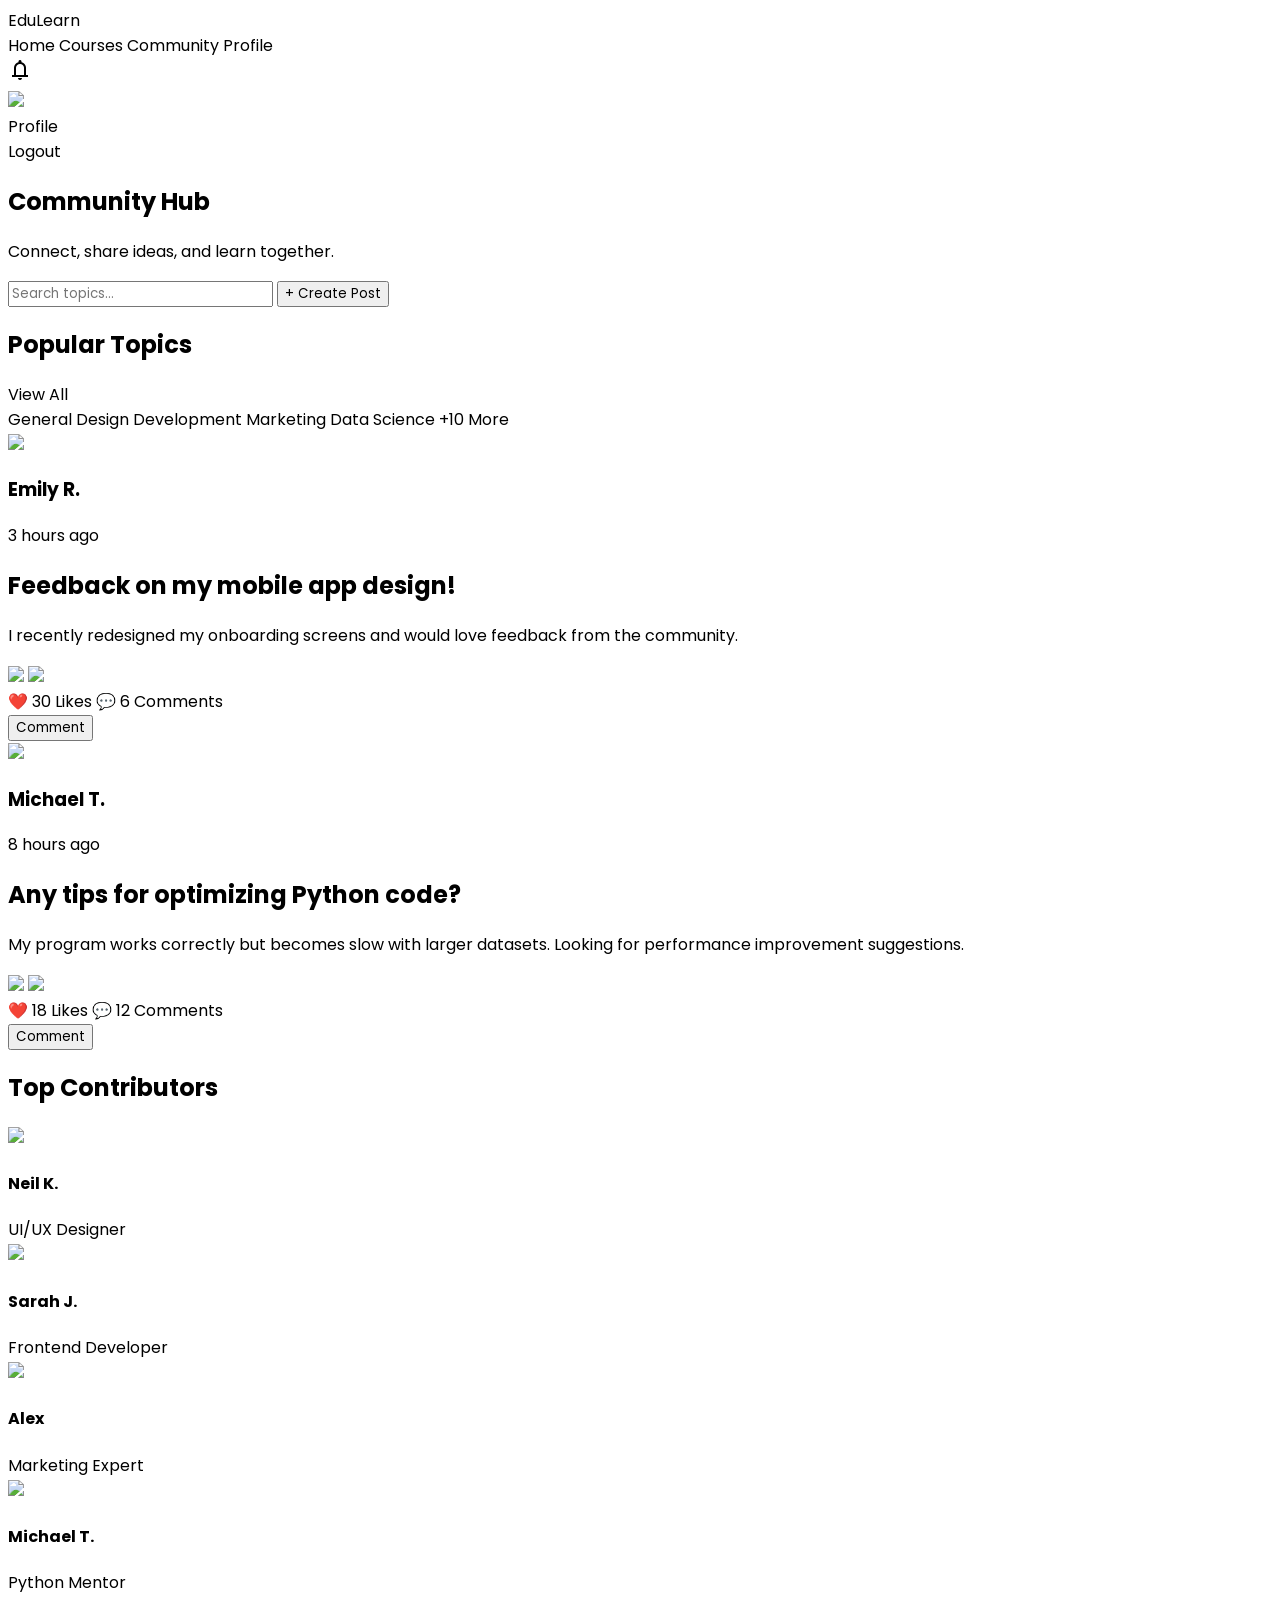
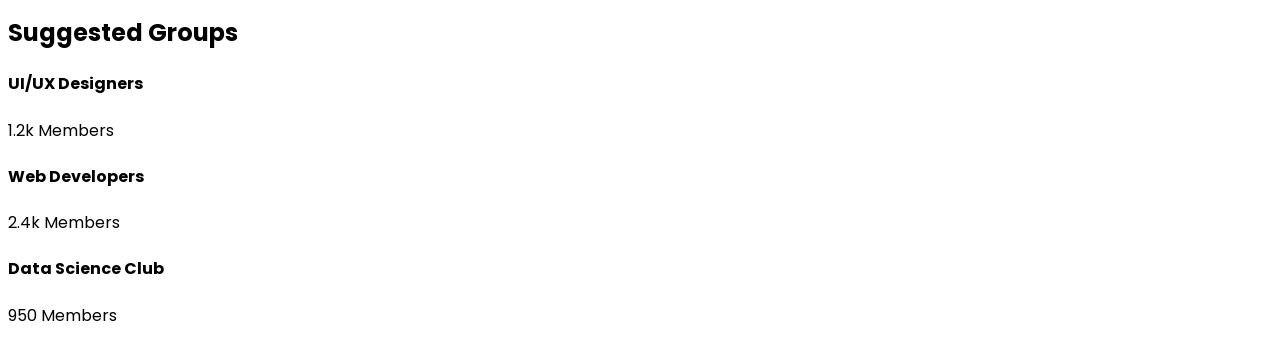
==== Frontend/community.html @ 4c841eab "second commit" ====
<!DOCTYPE html>
<html lang="en">
<head>
  <meta charset="UTF-8" />
  <meta name="viewport" content="width=device-width, initial-scale=1.0"/>
  <title>Community</title>

  <!-- Tailwind CSS -->
  <script src="https://cdn.tailwindcss.com"></script>

  <!-- Google Icons -->
  <link href="https://fonts.googleapis.com/css2?family=Material+Symbols+Outlined" rel="stylesheet" />

  <!-- Google Font -->
  <link href="https://fonts.googleapis.com/css2?family=Poppins:wght@300;400;500;600;700&display=swap" rel="stylesheet">

  <style>

    *{
      font-family:'Poppins',sans-serif;
    }

    .post-card{
      transition:0.3s ease;
    }

    .post-card:hover{
      transform:translateY(-5px);
      box-shadow:0 12px 25px rgba(0,0,0,0.08);
    }

    .topic{
      transition:0.3s;
      cursor:pointer;
    }

    .topic:hover{
      transform:translateY(-2px);
    }

    .nav-link{
      transition:0.3s;
    }

    .nav-link:hover{
      color:#2563eb;
    }

    .sidebar-card{
      transition:0.3s;
    }

    .sidebar-card:hover{
      transform:translateY(-4px);
      box-shadow:0 10px 20px rgba(0,0,0,0.07);
    }

  </style>

</head>

<body class="bg-gray-100">

  <!-- ================= MAIN CONTAINER ================= -->

  <div class="w-[90%] max-w-[1300px] mx-auto py-6">

    <!-- ================= NAVBAR ================= -->

    <div class="bg-white shadow-md rounded-2xl px-6 py-4 flex justify-between items-center mb-8">

      <!-- LEFT -->

      <div class="flex items-center gap-10">

        <!-- LOGO -->

        <div
          class="text-2xl font-semibold text-blue-500 cursor-pointer"
          onclick="window.location.href='dashboard.html'">

          EduLearn

        </div>

        <!-- MENU -->

        <div class="hidden md:flex gap-8 text-gray-600 font-medium">

          <span
            class="cursor-pointer nav-link"
            onclick="window.location.href='dashboard.html'">

            Home

          </span>

          <span
            class="cursor-pointer nav-link"
            onclick="window.location.href='courses.html'">

            Courses

          </span>

          <span class="cursor-pointer text-blue-500">
            Community
          </span>

          <span
            class="cursor-pointer nav-link"
            onclick="window.location.href='profile.html'">

            Profile

          </span>

        </div>

      </div>

      <!-- RIGHT -->

      <div class="flex items-center gap-5">

        <span class="material-symbols-outlined cursor-pointer text-gray-600 hover:text-blue-500">
          notifications
        </span>

        <!-- PROFILE -->

        <div class="relative">

          <div
            onclick="toggleDropdown()"
            class="w-10 h-10 rounded-full bg-gray-300 cursor-pointer overflow-hidden">

            <img
              src="https://images.unsplash.com/photo-1500648767791-00dcc994a43e?q=80&w=400"
              class="w-full h-full object-cover"
            >

          </div>

          <!-- DROPDOWN -->

          <div
            id="dropdown"
            class="hidden absolute right-0 mt-3 bg-white shadow-lg rounded-xl w-36 overflow-hidden z-50">

            <div
              onclick="window.location.href='profile.html'"
              class="p-3 hover:bg-gray-100 cursor-pointer">

              Profile

            </div>

            <div
              onclick="logout()"
              class="p-3 hover:bg-gray-100 cursor-pointer">

              Logout

            </div>

          </div>

        </div>

      </div>

    </div>

    <!-- ================= HERO SECTION ================= -->

    <section class="bg-gradient-to-r from-blue-500 to-blue-300 text-white p-8 rounded-3xl mb-8">

      <div class="flex flex-col lg:flex-row lg:items-center lg:justify-between gap-6">

        <div>

          <h1 class="text-4xl font-bold mb-3">
            Community Hub
          </h1>

          <p class="text-blue-100 text-lg">
            Connect, share ideas, and learn together.
          </p>

        </div>

        <!-- SEARCH + BUTTON -->

        <div class="flex flex-col sm:flex-row gap-4 w-full lg:w-auto">

          <input
            type="text"
            placeholder="Search topics..."
            class="px-5 py-3 rounded-2xl text-black outline-none w-full sm:w-[320px]"
          >

          <button class="bg-blue-700 hover:bg-blue-800 transition px-6 py-3 rounded-2xl font-medium whitespace-nowrap">
            + Create Post
          </button>

        </div>

      </div>

    </section>

    <!-- ================= TOPICS ================= -->

    <section class="mb-8">

      <div class="flex items-center justify-between mb-5">

        <h2 class="text-2xl font-semibold text-gray-800">
          Popular Topics
        </h2>

        <span class="text-blue-500 cursor-pointer font-medium">
          View All
        </span>

      </div>

      <div class="flex flex-wrap gap-4">

        <span class="px-5 py-2 rounded-xl bg-blue-100 text-blue-600 topic">
          General
        </span>

        <span class="px-5 py-2 rounded-xl bg-indigo-100 text-indigo-600 topic">
          Design
        </span>

        <span class="px-5 py-2 rounded-xl bg-gray-200 text-gray-700 topic">
          Development
        </span>

        <span class="px-5 py-2 rounded-xl bg-gray-200 text-gray-700 topic">
          Marketing
        </span>

        <span class="px-5 py-2 rounded-xl bg-gray-200 text-gray-700 topic">
          Data Science
        </span>

        <span class="px-5 py-2 rounded-xl bg-gray-200 text-gray-700 topic">
          +10 More
        </span>

      </div>

    </section>

    <!-- ================= MAIN GRID ================= -->

    <div class="grid grid-cols-1 lg:grid-cols-12 gap-8">

      <!-- ================= POSTS ================= -->

      <div class="lg:col-span-8 space-y-8">

        <!-- POST 1 -->

        <div class="bg-white rounded-3xl p-6 shadow-sm post-card">

          <!-- USER -->

          <div class="flex items-center gap-4 mb-5">

            <img
              src="https://i.pravatar.cc/50?img=1"
              class="w-12 h-12 rounded-full"
            >

            <div>

              <h3 class="font-semibold text-gray-800">
                Emily R.
              </h3>

              <span class="text-sm text-gray-500">
                3 hours ago
              </span>

            </div>

          </div>

          <!-- CONTENT -->

          <h2 class="text-xl font-semibold text-gray-800 mb-4">
            Feedback on my mobile app design!
          </h2>

          <p class="text-gray-500 mb-5">
            I recently redesigned my onboarding screens and would love
            feedback from the community.
          </p>

          <!-- IMAGES -->

          <div class="grid grid-cols-1 sm:grid-cols-2 gap-4 mb-5">

            <img
              src="https://picsum.photos/500/300?1"
              class="rounded-2xl object-cover w-full h-56"
            >

            <img
              src="https://picsum.photos/500/300?2"
              class="rounded-2xl object-cover w-full h-56"
            >

          </div>

          <!-- ACTIONS -->

          <div class="flex items-center justify-between text-gray-500 text-sm">

            <div class="flex items-center gap-6">

              <span>❤️ 30 Likes</span>

              <span>💬 6 Comments</span>

            </div>

            <button class="text-blue-500 font-medium">
              Comment
            </button>

          </div>

        </div>

        <!-- POST 2 -->

        <div class="bg-white rounded-3xl p-6 shadow-sm post-card">

          <!-- USER -->

          <div class="flex items-center gap-4 mb-5">

            <img
              src="https://i.pravatar.cc/50?img=2"
              class="w-12 h-12 rounded-full"
            >

            <div>

              <h3 class="font-semibold text-gray-800">
                Michael T.
              </h3>

              <span class="text-sm text-gray-500">
                8 hours ago
              </span>

            </div>

          </div>

          <!-- CONTENT -->

          <h2 class="text-xl font-semibold text-gray-800 mb-4">
            Any tips for optimizing Python code?
          </h2>

          <p class="text-gray-500 mb-5">
            My program works correctly but becomes slow with larger datasets.
            Looking for performance improvement suggestions.
          </p>

          <!-- IMAGES -->

          <div class="grid grid-cols-1 sm:grid-cols-2 gap-4 mb-5">

            <img
              src="https://picsum.photos/500/300?3"
              class="rounded-2xl object-cover w-full h-56"
            >

            <img
              src="https://picsum.photos/500/300?4"
              class="rounded-2xl object-cover w-full h-56"
            >

          </div>

          <!-- ACTIONS -->

          <div class="flex items-center justify-between text-gray-500 text-sm">

            <div class="flex items-center gap-6">

              <span>❤️ 18 Likes</span>

              <span>💬 12 Comments</span>

            </div>

            <button class="text-blue-500 font-medium">
              Comment
            </button>

          </div>

        </div>

      </div>

      <!-- ================= SIDEBAR ================= -->

      <div class="lg:col-span-4 space-y-8">

        <!-- TOP CONTRIBUTORS -->

        <div class="bg-white rounded-3xl p-6 shadow-sm sidebar-card">

          <h2 class="text-xl font-semibold text-gray-800 mb-6">
            Top Contributors
          </h2>

          <div class="space-y-5">

            <div class="flex items-center gap-4">

              <img
                src="https://i.pravatar.cc/45?img=3"
                class="rounded-full"
              >

              <div>

                <h4 class="font-medium">
                  Neil K.
                </h4>

                <span class="text-sm text-gray-500">
                  UI/UX Designer
                </span>

              </div>

            </div>

            <div class="flex items-center gap-4">

              <img
                src="https://i.pravatar.cc/45?img=4"
                class="rounded-full"
              >

              <div>

                <h4 class="font-medium">
                  Sarah J.
                </h4>

                <span class="text-sm text-gray-500">
                  Frontend Developer
                </span>

              </div>

            </div>

            <div class="flex items-center gap-4">

              <img
                src="https://i.pravatar.cc/45?img=5"
                class="rounded-full"
              >

              <div>

                <h4 class="font-medium">
                  Alex
                </h4>

                <span class="text-sm text-gray-500">
                  Marketing Expert
                </span>

              </div>

            </div>

            <div class="flex items-center gap-4">

              <img
                src="https://i.pravatar.cc/45?img=6"
                class="rounded-full"
              >

              <div>

                <h4 class="font-medium">
                  Michael T.
                </h4>

                <span class="text-sm text-gray-500">
                  Python Mentor
                </span>

              </div>

            </div>

          </div>

        </div>

        <!-- GROUPS -->

        <div class="bg-white rounded-3xl p-6 shadow-sm sidebar-card">

          <h2 class="text-xl font-semibold text-gray-800 mb-6">
            Suggested Groups
          </h2>

          <div class="space-y-4">

            <div class="bg-blue-500 text-white p-4 rounded-2xl cursor-pointer hover:scale-[1.02] transition">

              <h4 class="font-semibold">
                UI/UX Designers
              </h4>

              <p class="text-sm text-blue-100">
                1.2k Members
              </p>

            </div>

            <div class="bg-gray-100 p-4 rounded-2xl cursor-pointer hover:bg-gray-200 transition">

              <h4 class="font-semibold text-gray-800">
                Web Developers
              </h4>

              <p class="text-sm text-gray-500">
                2.4k Members
              </p>

            </div>

            <div class="bg-gray-100 p-4 rounded-2xl cursor-pointer hover:bg-gray-200 transition">

              <h4 class="font-semibold text-gray-800">
                Data Science Club
              </h4>

              <p class="text-sm text-gray-500">
                950 Members
              </p>

            </div>

          </div>

        </div>

      </div>

    </div>

  </div>

  <!-- ================= JAVASCRIPT ================= -->

  <script>

    function toggleDropdown(){

      const d = document.getElementById('dropdown');

      d.classList.toggle('hidden');

    }

    function logout(){

      localStorage.clear();

      window.location.href = "index.html";

    }

    // CLOSE DROPDOWN ON OUTSIDE CLICK

    window.addEventListener('click', function(e){

      const profile = document.querySelector('.relative');

      const dropdown = document.getElementById('dropdown');

      if(!profile.contains(e.target)){

        dropdown.classList.add('hidden');

      }

    });

  </script>

</body>
</html>
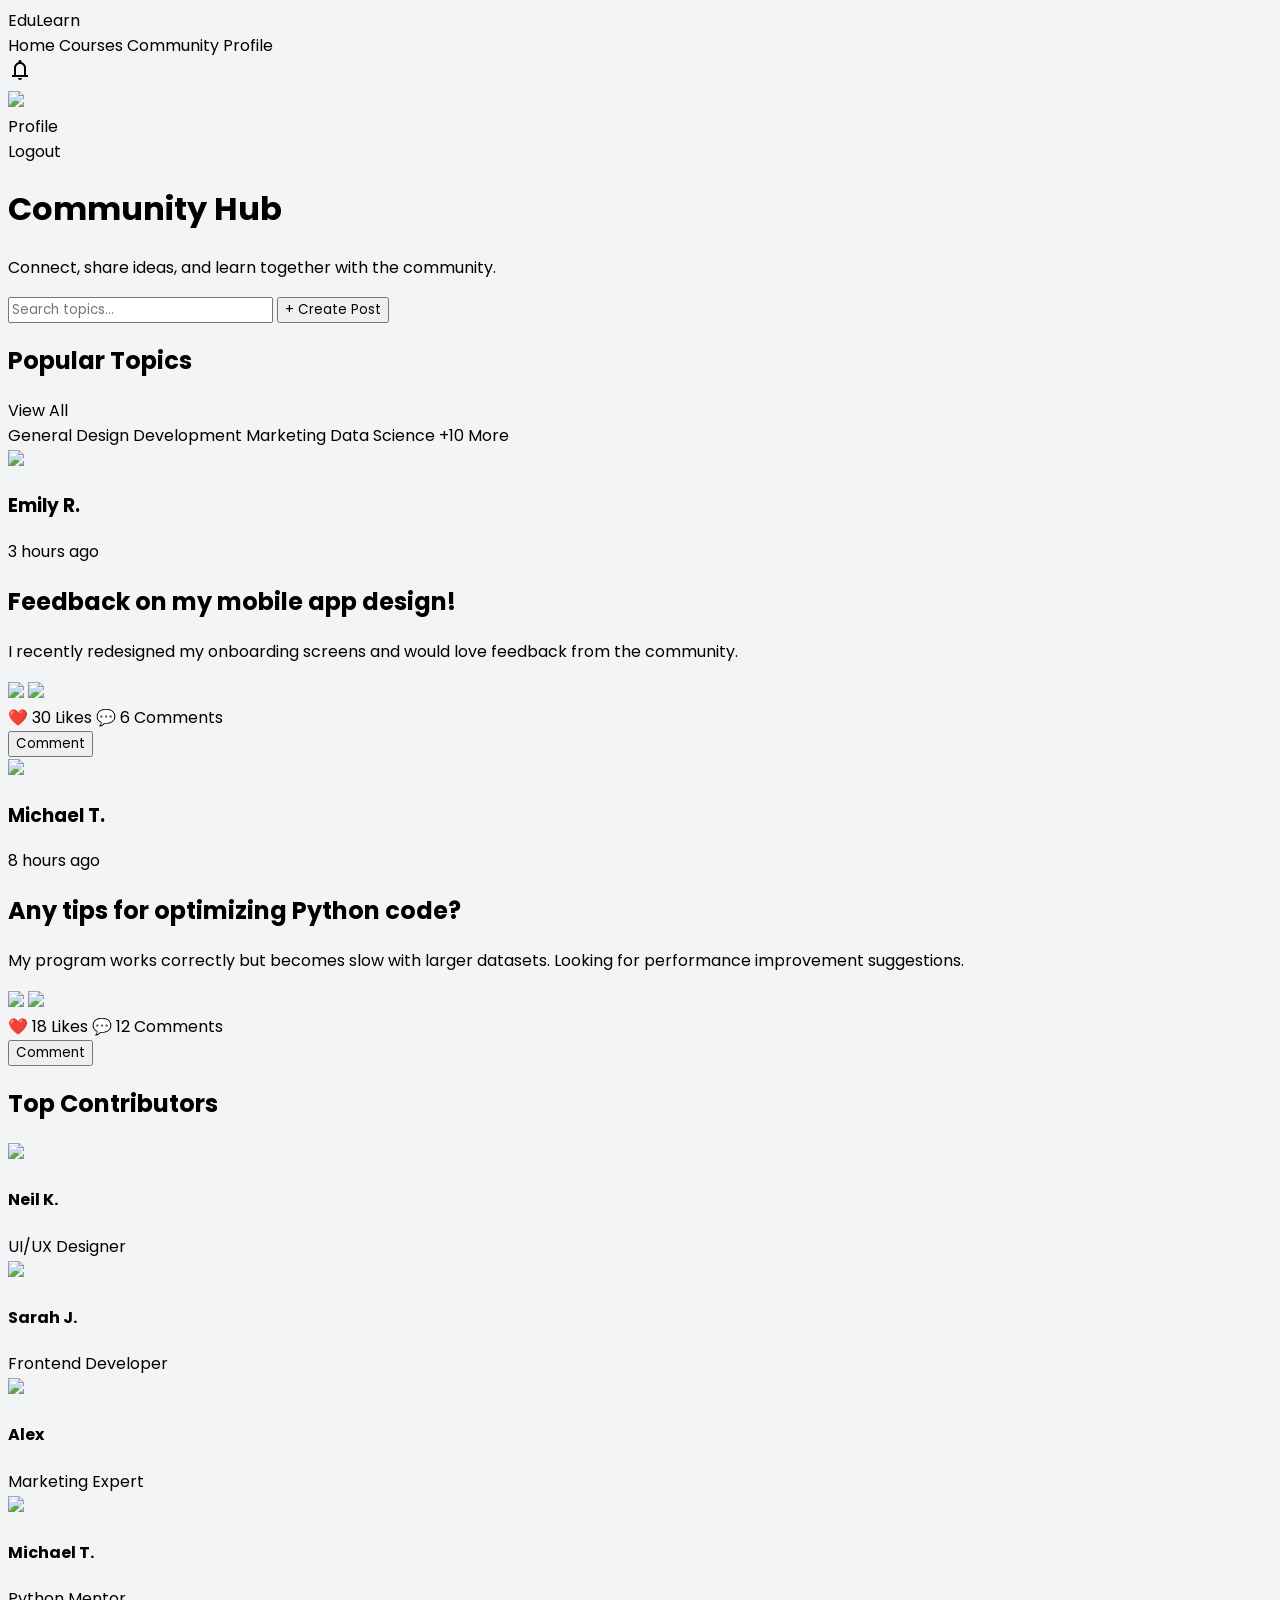
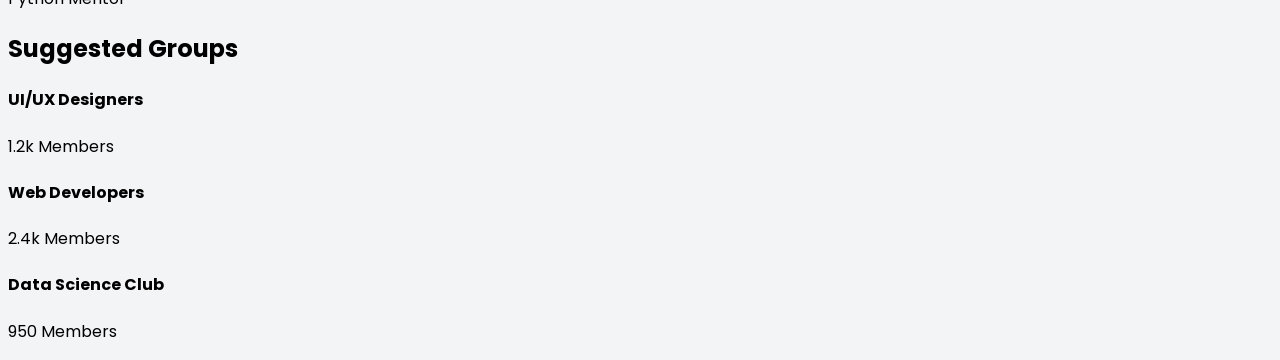
==== commit 1e852512: "UI Fixed" ====
--- a/Frontend/community.html
+++ b/Frontend/community.html
@@ -20,12 +20,16 @@
       font-family:'Poppins',sans-serif;
     }
 
+    body{
+      background:#f3f4f6;
+    }
+
     .post-card{
       transition:0.3s ease;
     }
 
     .post-card:hover{
-      transform:translateY(-5px);
+      transform:translateY(-6px);
       box-shadow:0 12px 25px rgba(0,0,0,0.08);
     }
 
@@ -47,23 +51,31 @@
     }
 
     .sidebar-card{
+      transition:0.3s ease;
+    }
+
+    .sidebar-card:hover{
+      transform:translateY(-6px);
+      box-shadow:0 12px 25px rgba(0,0,0,0.08);
+    }
+
+    .action-btn{
       transition:0.3s;
     }
 
-    .sidebar-card:hover{
-      transform:translateY(-4px);
-      box-shadow:0 10px 20px rgba(0,0,0,0.07);
+    .action-btn:hover{
+      transform:scale(1.03);
     }
 
   </style>
 
 </head>
 
-<body class="bg-gray-100">
+<body>
 
   <!-- ================= MAIN CONTAINER ================= -->
 
-  <div class="w-[90%] max-w-[1300px] mx-auto py-6">
+  <div class="w-[95%] max-w-[1600px] mx-auto py-6">
 
     <!-- ================= NAVBAR ================= -->
 
@@ -172,43 +184,41 @@
 
     </div>
 
-    <!-- ================= HERO SECTION ================= -->
-
-    <section class="bg-gradient-to-r from-blue-500 to-blue-300 text-white p-8 rounded-3xl mb-8">
-
-      <div class="flex flex-col lg:flex-row lg:items-center lg:justify-between gap-6">
-
-        <div>
-
-          <h1 class="text-4xl font-bold mb-3">
-            Community Hub
-          </h1>
-
-          <p class="text-blue-100 text-lg">
-            Connect, share ideas, and learn together.
-          </p>
-
-        </div>
-
-        <!-- SEARCH + BUTTON -->
-
-        <div class="flex flex-col sm:flex-row gap-4 w-full lg:w-auto">
-
-          <input
-            type="text"
-            placeholder="Search topics..."
-            class="px-5 py-3 rounded-2xl text-black outline-none w-full sm:w-[320px]"
-          >
-
-          <button class="bg-blue-700 hover:bg-blue-800 transition px-6 py-3 rounded-2xl font-medium whitespace-nowrap">
-            + Create Post
-          </button>
-
-        </div>
-
-      </div>
-
-    </section>
+    <!-- ================= PAGE HEADER ================= -->
+
+    <div class="flex flex-col lg:flex-row lg:items-center lg:justify-between gap-5 mb-8">
+
+      <div>
+
+        <h1 class="text-4xl font-bold text-gray-800 mb-2">
+          Community Hub
+        </h1>
+
+        <p class="text-gray-500">
+          Connect, share ideas, and learn together with the community.
+        </p>
+
+      </div>
+
+      <!-- SEARCH + BUTTON -->
+
+      <div class="flex flex-col sm:flex-row gap-4 w-full lg:w-auto">
+
+        <input
+          type="text"
+          placeholder="Search topics..."
+          class="w-full sm:w-[320px] p-3 rounded-2xl border border-gray-200 shadow-sm focus:outline-none focus:ring-2 focus:ring-blue-400"
+        >
+
+        <button class="bg-blue-500 hover:bg-blue-600 text-white px-6 py-3 rounded-2xl shadow-sm action-btn whitespace-nowrap">
+
+          + Create Post
+
+        </button>
+
+      </div>
+
+    </div>
 
     <!-- ================= TOPICS ================= -->
 
@@ -220,7 +230,7 @@
           Popular Topics
         </h2>
 
-        <span class="text-blue-500 cursor-pointer font-medium">
+        <span class="text-blue-500 cursor-pointer font-medium nav-link">
           View All
         </span>
 
@@ -228,27 +238,27 @@
 
       <div class="flex flex-wrap gap-4">
 
-        <span class="px-5 py-2 rounded-xl bg-blue-100 text-blue-600 topic">
+        <span class="px-5 py-3 rounded-2xl bg-blue-100 text-blue-600 font-medium topic">
           General
         </span>
 
-        <span class="px-5 py-2 rounded-xl bg-indigo-100 text-indigo-600 topic">
+        <span class="px-5 py-3 rounded-2xl bg-indigo-100 text-indigo-600 font-medium topic">
           Design
         </span>
 
-        <span class="px-5 py-2 rounded-xl bg-gray-200 text-gray-700 topic">
+        <span class="px-5 py-3 rounded-2xl bg-gray-100 text-gray-700 font-medium topic">
           Development
         </span>
 
-        <span class="px-5 py-2 rounded-xl bg-gray-200 text-gray-700 topic">
+        <span class="px-5 py-3 rounded-2xl bg-gray-100 text-gray-700 font-medium topic">
           Marketing
         </span>
 
-        <span class="px-5 py-2 rounded-xl bg-gray-200 text-gray-700 topic">
+        <span class="px-5 py-3 rounded-2xl bg-gray-100 text-gray-700 font-medium topic">
           Data Science
         </span>
 
-        <span class="px-5 py-2 rounded-xl bg-gray-200 text-gray-700 topic">
+        <span class="px-5 py-3 rounded-2xl bg-gray-100 text-gray-700 font-medium topic">
           +10 More
         </span>
 
@@ -258,15 +268,15 @@
 
     <!-- ================= MAIN GRID ================= -->
 
-    <div class="grid grid-cols-1 lg:grid-cols-12 gap-8">
+    <div class="grid grid-cols-1 xl:grid-cols-12 gap-6">
 
       <!-- ================= POSTS ================= -->
 
-      <div class="lg:col-span-8 space-y-8">
+      <div class="xl:col-span-8 space-y-6">
 
         <!-- POST 1 -->
 
-        <div class="bg-white rounded-3xl p-6 shadow-sm post-card">
+        <div class="bg-white rounded-2xl p-6 shadow-sm post-card">
 
           <!-- USER -->
 
@@ -274,7 +284,7 @@
 
             <img
               src="https://i.pravatar.cc/50?img=1"
-              class="w-12 h-12 rounded-full"
+              class="w-12 h-12 rounded-full object-cover"
             >
 
             <div>
@@ -293,45 +303,51 @@
 
           <!-- CONTENT -->
 
-          <h2 class="text-xl font-semibold text-gray-800 mb-4">
+          <h2 class="text-2xl font-semibold text-gray-800 mb-3">
             Feedback on my mobile app design!
           </h2>
 
-          <p class="text-gray-500 mb-5">
+          <p class="text-gray-500 leading-relaxed mb-5">
             I recently redesigned my onboarding screens and would love
             feedback from the community.
           </p>
 
           <!-- IMAGES -->
 
-          <div class="grid grid-cols-1 sm:grid-cols-2 gap-4 mb-5">
+          <div class="grid grid-cols-1 md:grid-cols-2 gap-4 mb-5">
 
             <img
               src="https://picsum.photos/500/300?1"
-              class="rounded-2xl object-cover w-full h-56"
+              class="rounded-2xl object-cover w-full h-64"
             >
 
             <img
               src="https://picsum.photos/500/300?2"
-              class="rounded-2xl object-cover w-full h-56"
+              class="rounded-2xl object-cover w-full h-64"
             >
 
           </div>
 
           <!-- ACTIONS -->
 
-          <div class="flex items-center justify-between text-gray-500 text-sm">
-
-            <div class="flex items-center gap-6">
-
-              <span>❤️ 30 Likes</span>
-
-              <span>💬 6 Comments</span>
-
-            </div>
-
-            <button class="text-blue-500 font-medium">
+          <div class="flex items-center justify-between">
+
+            <div class="flex items-center gap-6 text-sm text-gray-500">
+
+              <span class="cursor-pointer hover:text-blue-500 transition">
+                ❤️ 30 Likes
+              </span>
+
+              <span class="cursor-pointer hover:text-blue-500 transition">
+                💬 6 Comments
+              </span>
+
+            </div>
+
+            <button class="bg-blue-500 hover:bg-blue-600 text-white px-5 py-2 rounded-xl text-sm action-btn">
+
               Comment
+
             </button>
 
           </div>
@@ -340,7 +356,7 @@
 
         <!-- POST 2 -->
 
-        <div class="bg-white rounded-3xl p-6 shadow-sm post-card">
+        <div class="bg-white rounded-2xl p-6 shadow-sm post-card">
 
           <!-- USER -->
 
@@ -348,7 +364,7 @@
 
             <img
               src="https://i.pravatar.cc/50?img=2"
-              class="w-12 h-12 rounded-full"
+              class="w-12 h-12 rounded-full object-cover"
             >
 
             <div>
@@ -367,45 +383,51 @@
 
           <!-- CONTENT -->
 
-          <h2 class="text-xl font-semibold text-gray-800 mb-4">
+          <h2 class="text-2xl font-semibold text-gray-800 mb-3">
             Any tips for optimizing Python code?
           </h2>
 
-          <p class="text-gray-500 mb-5">
+          <p class="text-gray-500 leading-relaxed mb-5">
             My program works correctly but becomes slow with larger datasets.
             Looking for performance improvement suggestions.
           </p>
 
           <!-- IMAGES -->
 
-          <div class="grid grid-cols-1 sm:grid-cols-2 gap-4 mb-5">
+          <div class="grid grid-cols-1 md:grid-cols-2 gap-4 mb-5">
 
             <img
               src="https://picsum.photos/500/300?3"
-              class="rounded-2xl object-cover w-full h-56"
+              class="rounded-2xl object-cover w-full h-64"
             >
 
             <img
               src="https://picsum.photos/500/300?4"
-              class="rounded-2xl object-cover w-full h-56"
+              class="rounded-2xl object-cover w-full h-64"
             >
 
           </div>
 
           <!-- ACTIONS -->
 
-          <div class="flex items-center justify-between text-gray-500 text-sm">
-
-            <div class="flex items-center gap-6">
-
-              <span>❤️ 18 Likes</span>
-
-              <span>💬 12 Comments</span>
-
-            </div>
-
-            <button class="text-blue-500 font-medium">
+          <div class="flex items-center justify-between">
+
+            <div class="flex items-center gap-6 text-sm text-gray-500">
+
+              <span class="cursor-pointer hover:text-blue-500 transition">
+                ❤️ 18 Likes
+              </span>
+
+              <span class="cursor-pointer hover:text-blue-500 transition">
+                💬 12 Comments
+              </span>
+
+            </div>
+
+            <button class="bg-blue-500 hover:bg-blue-600 text-white px-5 py-2 rounded-xl text-sm action-btn">
+
               Comment
+
             </button>
 
           </div>
@@ -416,11 +438,11 @@
 
       <!-- ================= SIDEBAR ================= -->
 
-      <div class="lg:col-span-4 space-y-8">
+      <div class="xl:col-span-4 space-y-6">
 
         <!-- TOP CONTRIBUTORS -->
 
-        <div class="bg-white rounded-3xl p-6 shadow-sm sidebar-card">
+        <div class="bg-white rounded-2xl shadow-sm p-6 sidebar-card">
 
           <h2 class="text-xl font-semibold text-gray-800 mb-6">
             Top Contributors
@@ -432,12 +454,12 @@
 
               <img
                 src="https://i.pravatar.cc/45?img=3"
-                class="rounded-full"
+                class="w-12 h-12 rounded-full object-cover"
               >
 
               <div>
 
-                <h4 class="font-medium">
+                <h4 class="font-semibold text-gray-800">
                   Neil K.
                 </h4>
 
@@ -453,12 +475,12 @@
 
               <img
                 src="https://i.pravatar.cc/45?img=4"
-                class="rounded-full"
+                class="w-12 h-12 rounded-full object-cover"
               >
 
               <div>
 
-                <h4 class="font-medium">
+                <h4 class="font-semibold text-gray-800">
                   Sarah J.
                 </h4>
 
@@ -474,12 +496,12 @@
 
               <img
                 src="https://i.pravatar.cc/45?img=5"
-                class="rounded-full"
+                class="w-12 h-12 rounded-full object-cover"
               >
 
               <div>
 
-                <h4 class="font-medium">
+                <h4 class="font-semibold text-gray-800">
                   Alex
                 </h4>
 
@@ -495,12 +517,12 @@
 
               <img
                 src="https://i.pravatar.cc/45?img=6"
-                class="rounded-full"
+                class="w-12 h-12 rounded-full object-cover"
               >
 
               <div>
 
-                <h4 class="font-medium">
+                <h4 class="font-semibold text-gray-800">
                   Michael T.
                 </h4>
 
@@ -518,7 +540,7 @@
 
         <!-- GROUPS -->
 
-        <div class="bg-white rounded-3xl p-6 shadow-sm sidebar-card">
+        <div class="bg-white rounded-2xl shadow-sm p-6 sidebar-card">
 
           <h2 class="text-xl font-semibold text-gray-800 mb-6">
             Suggested Groups
@@ -526,9 +548,9 @@
 
           <div class="space-y-4">
 
-            <div class="bg-blue-500 text-white p-4 rounded-2xl cursor-pointer hover:scale-[1.02] transition">
-
-              <h4 class="font-semibold">
+            <div class="bg-blue-500 text-white p-5 rounded-2xl cursor-pointer hover:scale-[1.02] transition">
+
+              <h4 class="font-semibold mb-1">
                 UI/UX Designers
               </h4>
 
@@ -538,9 +560,9 @@
 
             </div>
 
-            <div class="bg-gray-100 p-4 rounded-2xl cursor-pointer hover:bg-gray-200 transition">
-
-              <h4 class="font-semibold text-gray-800">
+            <div class="bg-gray-100 p-5 rounded-2xl cursor-pointer hover:bg-gray-200 transition">
+
+              <h4 class="font-semibold text-gray-800 mb-1">
                 Web Developers
               </h4>
 
@@ -550,9 +572,9 @@
 
             </div>
 
-            <div class="bg-gray-100 p-4 rounded-2xl cursor-pointer hover:bg-gray-200 transition">
-
-              <h4 class="font-semibold text-gray-800">
+            <div class="bg-gray-100 p-5 rounded-2xl cursor-pointer hover:bg-gray-200 transition">
+
+              <h4 class="font-semibold text-gray-800 mb-1">
                 Data Science Club
               </h4>
 
